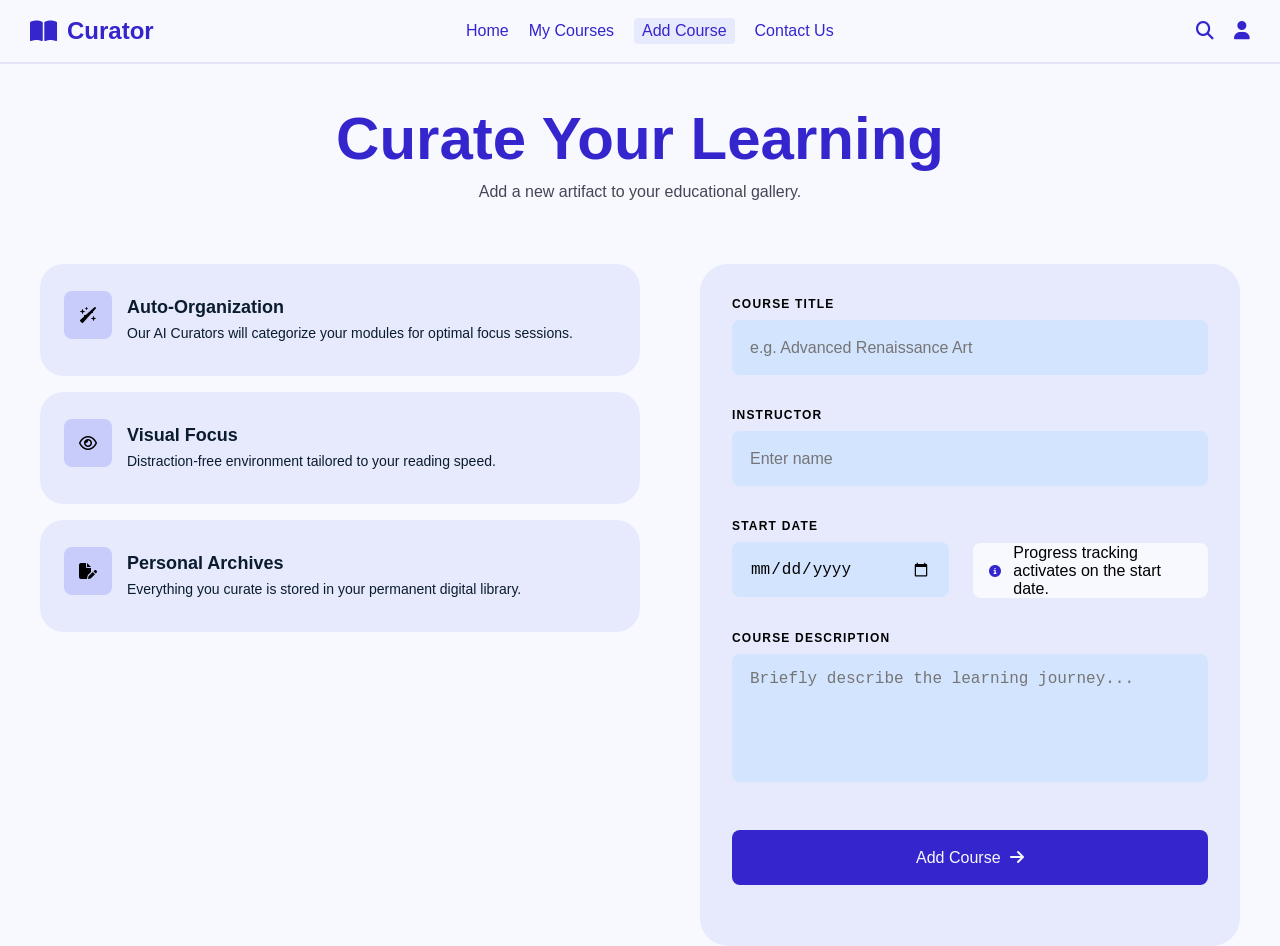
==== AddCourse.html @ 353d1e57 "made the add course page" ====
<!DOCTYPE html>
<html lang="en">
<head>
      <meta charset="UTF-8">
      <meta name="viewport" content="width=device-width, initial-scale=1.0">
      <title>Add Course</title>
      <link rel="icon" href="photos/image.png">
      <link rel="stylesheet" href="https://cdnjs.cloudflare.com/ajax/libs/font-awesome/6.4.0/css/all.min.css">
      <link rel="stylesheet" href="CSS/AddCourse.css">
</head>
<body>
      <div class="navbar">
            <a class="logo" href="index.html">
                  <i class="fa-solid fa-book-open"></i>
                  <div class="text">Curator</div>
            </a>
            <div class="navbar-links">
                  <ul class="nav-links">
                        <li><a href="index.html" target="_self">Home</a></li>
                        <li><a href="MyCourses.html" target="_self">My Courses</a></li>
                        <li><a href="AddCourse.html" target="_self" class="active">Add Course</a></li>
                        <li><a href="#" target="_self">Contact Us</a></li>
                  </ul>
            </div>
            <div class="right">
                  <i class="fa-solid fa-magnifying-glass"></i>
                  <i class="fa-solid fa-user"></i>
            </div>
      </div>
      <div class="header">
            <div class="head">Curate Your Learning</div>
            <div class="small">Add a new artifact to your educational gallery.</div>
      </div>
      <section class="content">
            <div class="features">
                  <div class="auto feature">
                        <div class="icon">
                              <i class="fa-solid fa-wand-sparkles"></i>
                        </div>
                        <div class="text">
                              <div class="title">Auto-Organization</div>
                              <div class="description">Our AI Curators will categorize your modules for optimal focus sessions.</div>
                        </div>
                  </div>

                  <div class="visual feature">
                        <div class="icon">
                              <i class="fa-regular fa-eye"></i>
                        </div>
                        <div class="text">
                              <div class="title">Visual Focus</div>
                              <div class="description">Distraction-free environment tailored to your reading speed.</div>
                        </div>
                  </div>

                  <div class="personal feature">
                        <div class="icon">
                              <i class="fa-solid fa-file-pen"></i>
                        </div>
                        <div class="text">
                              <div class="title">Personal Archives</div>
                              <div class="description">Everything you curate is stored in your permanent digital library.</div>
                        </div>
                  </div>
            </div>
            <form action="#" class="form">
                  <div class="course-title input">
                        <label>COURSE TITLE</label>
                        <input type="text" placeholder="e.g. Advanced Renaissance Art">
                  </div>
                  <div class="instructor input">
                        <label>INSTRUCTOR</label>
                        <input type="text" placeholder="Enter name">
                  </div>
                  <div class="date-container">
                        <div class="date input">
                              <label>START DATE</label>
                              <input type="date">
                        </div>
                        <div class="info">
                              <i class="fa-solid fa-circle-info icon"></i>
                              <div class="text">Progress tracking activates on the start date.</div>
                        </div>
                  </div>
                  <div class="course-description">
                        <label>COURSE DESCRIPTION</label>
                        <textarea placeholder="Briefly describe the learning journey..." ></textarea>
                  </div>
                  <button type="submit">Add Course <i class="fa-solid fa-arrow-right icon"></i></button>
            </form>
      </section>
</body>
</html>
---- CSS/AddCourse.css ----
* {
      margin: 0;
      padding: 0;
      box-sizing: border-box;
}

html {
      scroll-behavior: smooth;
      scrollbar-width: none;
}

:root {
      --surface-color: #f8f9ff;
      --primary-color: #3525cd;
      --hover-color: #0B1C30;
      --card-color: #e6eafc;
      --text-color: #0B1C30;
}

body {
      font-family: "manrope", sans-serif;
      background-attachment: fixed;
      background-color: var(--surface-color);
}

body::selection {
      background-color: var(--primary-color);
      color: var(--surface-color);
}

a, a:link, a:visited, a:hover, a:active {
      text-decoration: none;
}

/* NAVBAR */

.navbar {
      display: flex;
      justify-content: space-between;
      align-items: center;
      padding: 30px;
      background-color: var(--surface-color);
      height: 64px;
      width: 100%;
      position: fixed;
      border-bottom: 2px solid rgb(53, 37, 205, 0.1);
      z-index: 1000;
}

.navbar .logo {
      font-size: 24px;
      font-weight: bold;
      text-decoration: none;
      color: var(--primary-color);
      display: flex;
      align-items: center;
      gap: 10px;
}

.navbar .navbar-links {
      display: flex;
      align-items: center;
      gap: 20px;
      position: relative;
      left: -25px;
}

.navbar .nav-links {
      display: flex;
      gap: 20px;
      list-style: none;
      text-decoration: none;
      margin: 0;
      padding: 0;
      align-items: center;
}

.navbar a {
      text-decoration: none;
      color: var(--primary-color);
      font-size: 16px;
      font-weight: 500;
      transition: color ease 0.2s;
      display: flex;
      align-items: center;
      transition: all 0.2s ease;
}

.navbar a:visited {
      text-decoration: none;
}

.navbar .nav-links a:hover {
      color: #191158;
      text-decoration: none;
      transition: color ease 0.2s;
      background-color: var(--card-color);
      padding: 4px 8px;
      border-radius: 4px;
      transition: all 0.2s ease;
}

.navbar .navbar-links a.active {
      text-decoration: none;
      transition: color ease 0.2s;
      background-color: var(--card-color);
      padding: 4px 8px;
      border-radius: 4px;
      transition: all 0.2s ease;
}

.navbar .right {
      display: flex;
      align-items: center;
      gap: 20px;
      color: var(--primary-color);
      text-decoration: none;
      cursor: pointer;
      font-size: 18px;
}

.navbar .right i:hover {
      color: #191158;
}

/* header */

.header {
      margin-top: 120px;
      padding: 32px;
      width: 100%;
      height: 40px;
      display: inline-flex;
      flex-direction: column;
      align-items: center;
      justify-content: center;
      background-color: var(--surface-color);
}

.header .head {
      font-size: 60px;
      font-weight: bold;
      color: var(--primary-color);
      text-decoration: none;
      margin-bottom: 10px;
}

.header .small {
      font-size: 16px;
      color: #464555;
      text-wrap: wrap;
      text-decoration: none;
}

/* content */

.content {
      margin-top: 40px;
      display: flex;
      height: 692px;
      width: 100%;
      padding: 40px;
      justify-content: center;
      gap: 60px;
}

.content .features {
      display: flex;
      flex-direction: column;
      gap: 16px;
}

.content .features .feature {
      width: 600px;
      height: 112px;
      display: flex;
      align-items: flex-start;
      background-color: var(--card-color);
      align-items: center;
      padding: 24px;
      border-radius: 24px;
      transition: all 0.2s ease;
}

.content .features .feature:hover {
      box-shadow: rgba(149, 157, 165, 0.2) 0px 8px 24px;
      transform: scale(1.02);
      transition: all 0.2s ease;
}

.content .features .feature .icon {
      width: 48px;
      height: 48px;
      display: flex;
      justify-content: center;
      align-items: center;
      position: relative;
      top: -5px;
      background-color: #c7ccfa;
      border-radius: 8px;
      margin-right: 15px;
}

.content .features .feature .text {
      display: flex;
      flex-direction: column;
}

.content .features .feature .text .title {
      font-size: 18px;
      font-weight: bold;
      margin-bottom: 5px;
      color: var(--hover-color);
}

.content .features .feature .text .description {
      font-size: 14px;
      line-height: 20px;
      text-wrap: wrap;
      color: var(--hover-color);
}

/* form */

.content .form {
      width: 802.67px;
      height: 682px;
      display: flex;
      flex-direction: column;
      padding: 32px;
      padding-bottom: 48px;
      gap: 32px;
      background-color: var(--card-color);
      border-radius: 28px;
}

.content .form .input {
      display: flex;
      flex-direction: column;
      height: 79px;
      gap: 8px;
}

.content .form .input label {
      font-size: 12px;
      font-weight: 700;
      letter-spacing: 1.2px;
      line-height: 16px;
}

.content .form .input input {
      width: 100%;
      height: 55px;
      background-color: #d3e4fe;
      border-radius: 8px;
      padding: 16px 18px;
      font-size: 16px;
      border: none;
}

.content .form .input input:focus {
      outline: none;
      border: none;
}

.content .form .date-container {
      width: 100%;
      height: 80px;
      display: flex;
      gap: 24px;
}

.content .form .date-container .info {
      width: 100%;
      height: 55px;
      align-self: flex-end;
      display: flex;
      gap: 12px;
      justify-content: center;
      align-items: center;
      padding: 16px;
      background-color: var(--surface-color);
      border-radius: 8px;
}

.content .form .date-container .info .icon {
      color: var(--primary-color);
      font-size: 12px;

}

.content .form .date-container .date {
      width: 100%;
}

.content .form .course-description {
      width: 100%;
      height: 168px;
      display: flex;
      flex-direction: column;
      gap: 8px;
}

.content .form .course-description label {
      font-size: 12px;
      font-weight: 700;
      letter-spacing: 1.2px;
      line-height: 16px;
}

.content .form .course-description textarea {
      width: 100%;
      height: 128px;
      background-color: #d3e4fe;
      border-radius: 8px;
      padding: 16px 18px;
      font-size: 16px;
      border: none;
      outline: none;
      resize: none;
}

.content .form .course-description textarea:focus {
      border: none;
      outline: none;
}

.content .form button {
      width: 100%;
      height: 55px;
      background-color: var(--primary-color);
      border-radius: 8px;
      padding: 16px 18px;
      font-size: 16px;
      border: none;
      cursor: pointer;
      color: var(--surface-color);
      transition: all 0.2s ease;
}

.content .form button .icon {
      margin-left: 5px;
}

.content .form button:hover {
      box-shadow: rgba(149, 157, 165, 0.2) 0px 8px 24px;
      transform: scale(1.02);
      transition: all 0.2s ease;
}
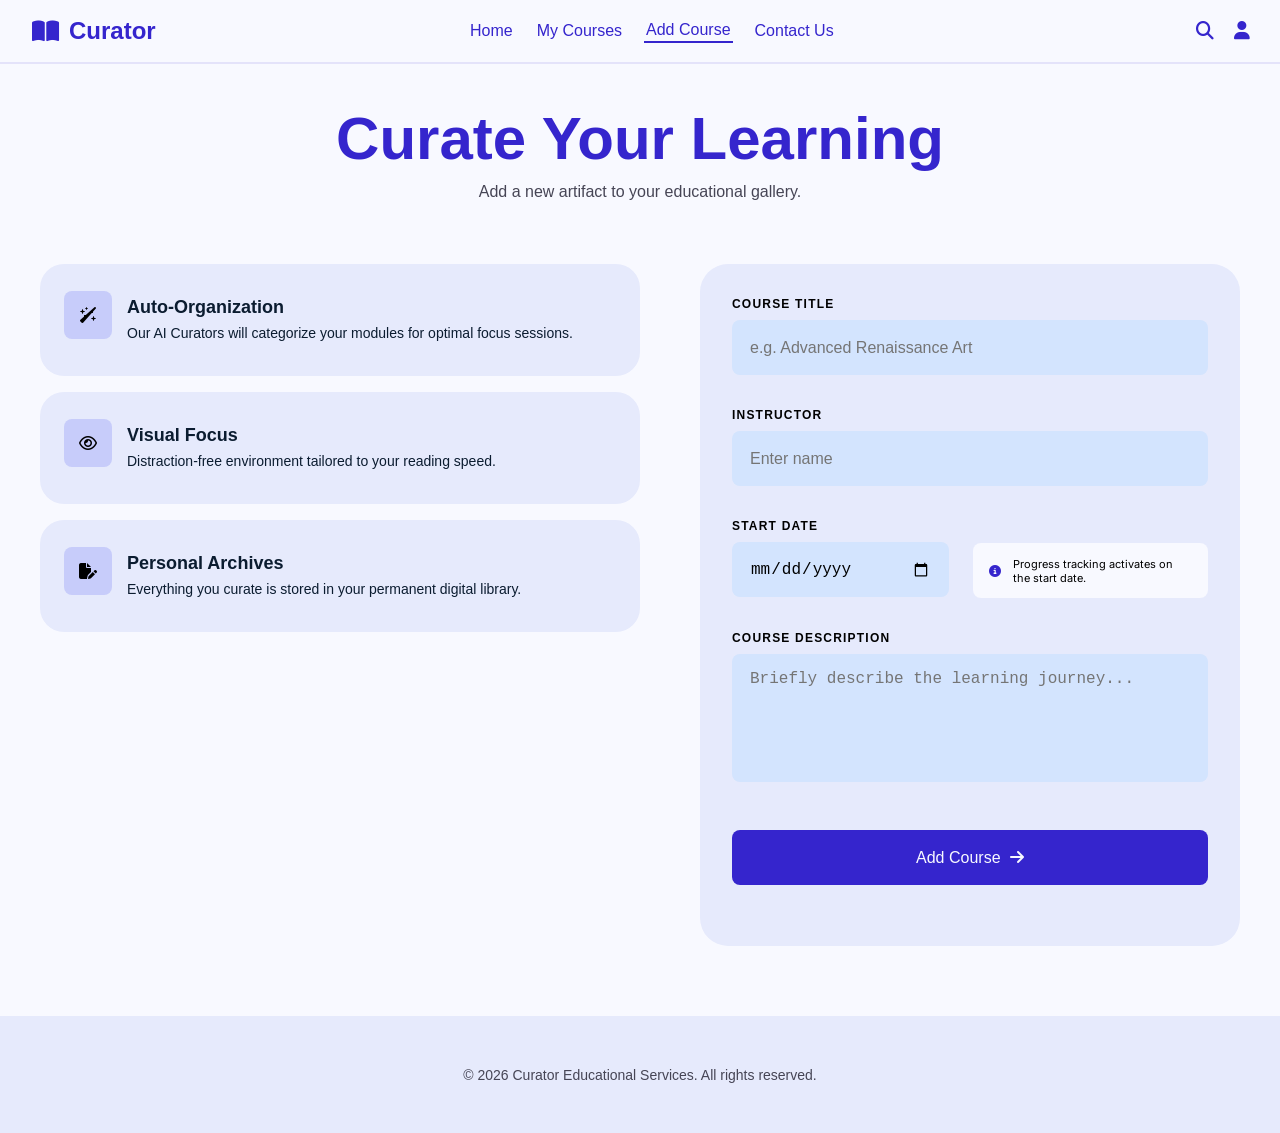
==== commit 806b379c: "added the footer on add course page and edited the navbar" ====
--- a/AddCourse.html
+++ b/AddCourse.html
@@ -7,6 +7,9 @@
       <link rel="icon" href="photos/image.png">
       <link rel="stylesheet" href="https://cdnjs.cloudflare.com/ajax/libs/font-awesome/6.4.0/css/all.min.css">
       <link rel="stylesheet" href="CSS/AddCourse.css">
+      <link rel="preconnect" href="https://fonts.googleapis.com">
+      <link rel="preconnect" href="https://fonts.gstatic.com" crossorigin>
+      <link href="https://fonts.googleapis.com/css2?family=Inter:ital,opsz,wght@0,14..32,100..900;1,14..32,100..900&display=swap" rel="stylesheet">
 </head>
 <body>
       <div class="navbar">
@@ -79,7 +82,7 @@
                         </div>
                         <div class="info">
                               <i class="fa-solid fa-circle-info icon"></i>
-                              <div class="text">Progress tracking activates on the start date.</div>
+                              <span class="text">Progress tracking activates on the start date.</span>
                         </div>
                   </div>
                   <div class="course-description">
@@ -89,5 +92,6 @@
                   <button type="submit">Add Course <i class="fa-solid fa-arrow-right icon"></i></button>
             </form>
       </section>
+      <footer class="footer">© 2026 Curator Educational Services. All rights reserved.</footer>
 </body>
 </html>
--- a/CSS/AddCourse.css
+++ b/CSS/AddCourse.css
@@ -84,6 +84,7 @@
       display: flex;
       align-items: center;
       transition: all 0.2s ease;
+      padding: 2px;
 }
 
 .navbar a:visited {
@@ -101,12 +102,13 @@
 }
 
 .navbar .navbar-links a.active {
-      text-decoration: none;
-      transition: color ease 0.2s;
-      background-color: var(--card-color);
-      padding: 4px 8px;
-      border-radius: 4px;
-      transition: all 0.2s ease;
+      color: var(--primary-color);
+      border-bottom: solid 2px var(--primary-color) ;
+      transition: all 0.2s ease;
+}
+
+.navbar .navbar-links a.active:hover {
+      border: none;
 }
 
 .navbar .right {
@@ -162,6 +164,7 @@
       padding: 40px;
       justify-content: center;
       gap: 60px;
+      margin-bottom: 100px;
 }
 
 .content .features {
@@ -283,6 +286,11 @@
       border-radius: 8px;
 }
 
+.content .form .date-container .info span {
+      font-size: 11px;
+      font-family: "inter", sans-serif;
+}
+
 .content .form .date-container .info .icon {
       color: var(--primary-color);
       font-size: 12px;
@@ -346,4 +354,17 @@
       box-shadow: rgba(149, 157, 165, 0.2) 0px 8px 24px;
       transform: scale(1.02);
       transition: all 0.2s ease;
+}
+
+/* footer */
+
+.footer {
+      width: 100%;
+      height: 117px;
+      display: flex;
+      justify-content: center;
+      align-items: center;
+      font-size: 14px;
+      color: #464555;
+      background-color: var(--card-color);
 }
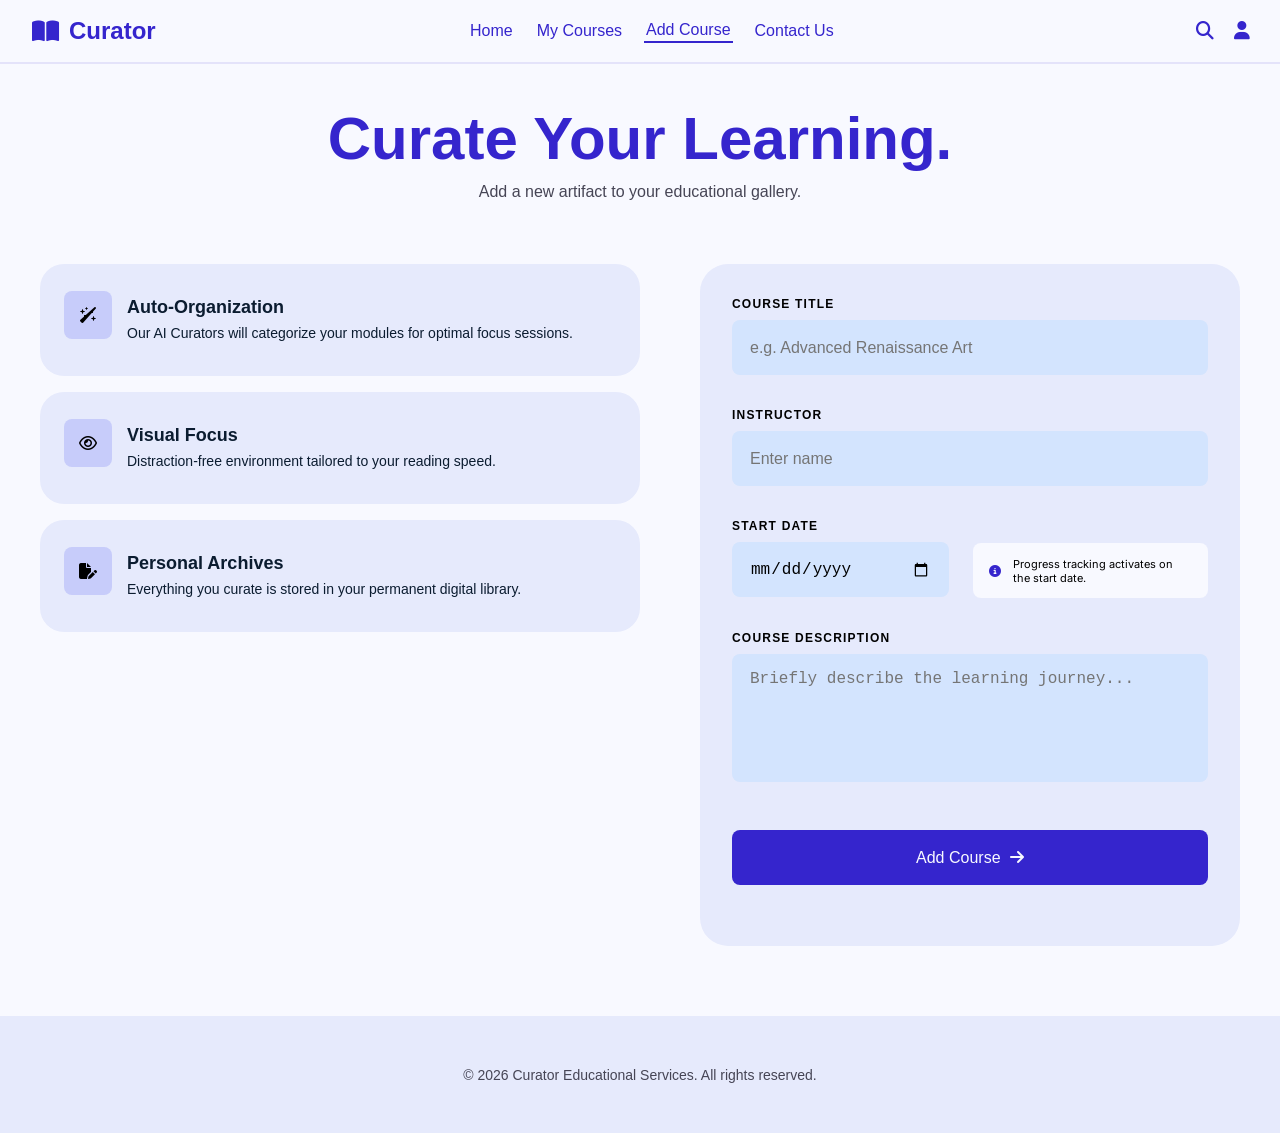
==== commit 7430fdc2: "i made the mobile responsive for add course page" ====
--- a/AddCourse.html
+++ b/AddCourse.html
@@ -22,7 +22,7 @@
                         <li><a href="index.html" target="_self">Home</a></li>
                         <li><a href="MyCourses.html" target="_self">My Courses</a></li>
                         <li><a href="AddCourse.html" target="_self" class="active">Add Course</a></li>
-                        <li><a href="#" target="_self">Contact Us</a></li>
+                        <li><a href="ContactUs.html" target="_self">Contact Us</a></li>
                   </ul>
             </div>
             <div class="right">
@@ -31,7 +31,7 @@
             </div>
       </div>
       <div class="header">
-            <div class="head">Curate Your Learning</div>
+            <div class="head">Curate Your Learning.</div>
             <div class="small">Add a new artifact to your educational gallery.</div>
       </div>
       <section class="content">
@@ -92,6 +92,16 @@
                   <button type="submit">Add Course <i class="fa-solid fa-arrow-right icon"></i></button>
             </form>
       </section>
+            <div class="navbar-bottom">
+                  <div class="nav-links">
+                        <ul>
+                              <li><a href="index.html" target="_self"><i class="fa-solid fa-house icon"></i>Home</a></li>
+                              <li><a href="MyCourses.html" target="_self"><i class="fa-regular fa-newspaper icon"></i>My Courses</a></li>
+                              <li><a href="AddCourse.html" target="_self" class="active"><i class="fa-solid fa-circle-plus icon"></i>Add Course</a></li>
+                              <li><a href="ContactUs.html" target="_self"><i class="fa-regular fa-envelope icon"></i>Contact Us</a></li>
+                        </ul>
+                  </div>
+            </div>
       <footer class="footer">© 2026 Curator Educational Services. All rights reserved.</footer>
 </body>
 </html>
--- a/CSS/AddCourse.css
+++ b/CSS/AddCourse.css
@@ -123,6 +123,10 @@
 
 .navbar .right i:hover {
       color: #191158;
+}
+
+.navbar-bottom {
+      display: none;
 }
 
 /* header */
@@ -367,4 +371,132 @@
       font-size: 14px;
       color: #464555;
       background-color: var(--card-color);
+}
+
+@media (max-width: 767px) {
+      body, html {
+            margin: 0;
+            padding: 0;
+            width: 100%;
+            overflow-x: hidden;
+      }
+      
+      /* navbar */
+
+      .navbar {
+            padding: 16px 25px;
+            height: auto;
+      }
+
+      .navbar .navbar-links {
+            display: none;
+            flex-direction: row;
+            flex-wrap: wrap;
+      }
+
+      .navbar .nav-links a {
+            padding: 5px;
+            font-size: 12px;
+      }
+
+      .navbar-bottom {
+            display: block !important;
+            position: fixed;
+            bottom: 0;
+            left: 0;
+            right: 0;
+            width: 100%;
+            background-color: var(--surface-color);
+            border-top: 1px solid rgb(53, 37, 205, 0.1);
+            z-index: 1000;
+      }
+
+      .navbar-bottom .nav-links {
+            display: flex;
+            flex-direction: row;
+            justify-content: center;
+            align-items: center;
+            margin: 0;
+            width: 100%;
+            background-color: var(--surface-color);
+      }
+
+      .navbar-bottom ul {
+            width: 100%;
+            display: flex;
+            flex-direction: row;
+            justify-content: center;
+            align-items: center;
+            list-style: none;
+            margin: 0;
+            padding: 12px 23px;
+            gap: 14px;
+      }
+      
+      .navbar-bottom ul li a {
+            display: flex;
+            flex-direction: column;
+            justify-content: center;
+            align-items: center;
+            text-decoration: none;
+            color: var(--text-color);
+            text-wrap: nowrap;
+      }
+
+      .navbar-bottom ul li a.active {
+            color: var(--primary-color);
+            background-color: var(--card-color);
+            padding: 4px 4px;
+            border-radius: 12px;
+      }
+
+      .navbar-bottom ul li a i {
+            font-size: 20px;
+      }
+
+      /* header */
+
+      .header {
+            margin-top: 170px;
+            margin-bottom: 70px;
+      }
+
+      /* content */
+
+      .content {
+            flex-direction: column;
+            justify-content: center;
+            height: auto;
+            padding: 0 24px;
+      }
+
+      .content .features {
+            width: 100%;
+      }
+
+      .content .features .feature {
+            width: 100%;
+      }
+
+      .content .features .feature .icon {
+            background-color: transparent;
+            font-size: 20px;
+            color: var(--primary-color);
+      }
+
+      .content .form {
+            width: 100%;
+            height: auto;
+      }
+
+      .content .form .date-container {
+            flex-direction: column;
+            height: auto;
+      }
+
+      /* footer */
+
+      .footer {
+            margin-bottom: 70px;
+      }
 }
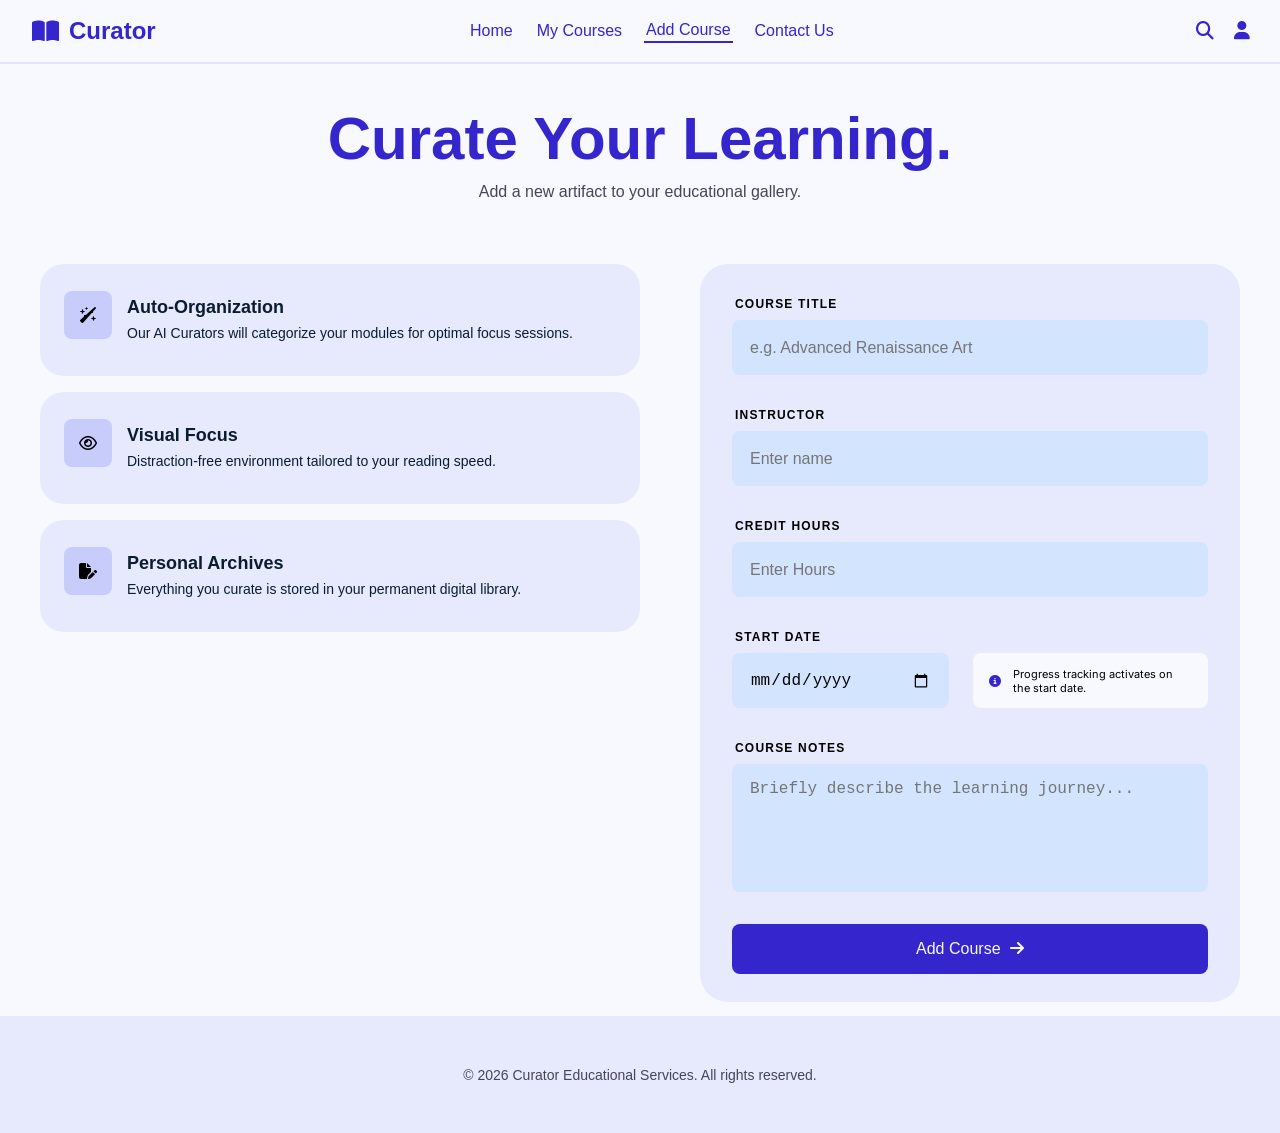
==== commit 36ab0d56: "added a credit hours input in the add course page" ====
--- a/AddCourse.html
+++ b/AddCourse.html
@@ -75,6 +75,10 @@
                         <label>INSTRUCTOR</label>
                         <input type="text" placeholder="Enter name">
                   </div>
+                  <div class="credit-hours input">
+                        <label>CREDIT HOURS</label>
+                        <input type="number" placeholder="Enter Hours">
+                  </div>
                   <div class="date-container">
                         <div class="date input">
                               <label>START DATE</label>
@@ -86,7 +90,7 @@
                         </div>
                   </div>
                   <div class="course-description">
-                        <label>COURSE DESCRIPTION</label>
+                        <label>COURSE NOTES</label>
                         <textarea placeholder="Briefly describe the learning journey..." ></textarea>
                   </div>
                   <button type="submit">Add Course <i class="fa-solid fa-arrow-right icon"></i></button>
--- a/CSS/AddCourse.css
+++ b/CSS/AddCourse.css
@@ -231,7 +231,7 @@
 
 .content .form {
       width: 802.67px;
-      height: 682px;
+      height: 738px;
       display: flex;
       flex-direction: column;
       padding: 32px;
@@ -239,6 +239,7 @@
       gap: 32px;
       background-color: var(--card-color);
       border-radius: 28px;
+      margin-bottom: 20px;
 }
 
 .content .form .input {
@@ -253,6 +254,8 @@
       font-weight: 700;
       letter-spacing: 1.2px;
       line-height: 16px;
+      position: relative;
+      left: 3px;
 }
 
 .content .form .input input {
@@ -318,6 +321,8 @@
       font-weight: 700;
       letter-spacing: 1.2px;
       line-height: 16px;
+      position: relative;
+      left: 3px;
 }
 
 .content .form .course-description textarea {
@@ -464,7 +469,7 @@
       /* content */
 
       .content {
-            flex-direction: column;
+            flex-direction: column-reverse;
             justify-content: center;
             height: auto;
             padding: 0 24px;
@@ -482,11 +487,14 @@
             background-color: transparent;
             font-size: 20px;
             color: var(--primary-color);
+            position: relative;
+            top: 2px;
       }
 
       .content .form {
             width: 100%;
             height: auto;
+            margin-bottom: 0;
       }
 
       .content .form .date-container {
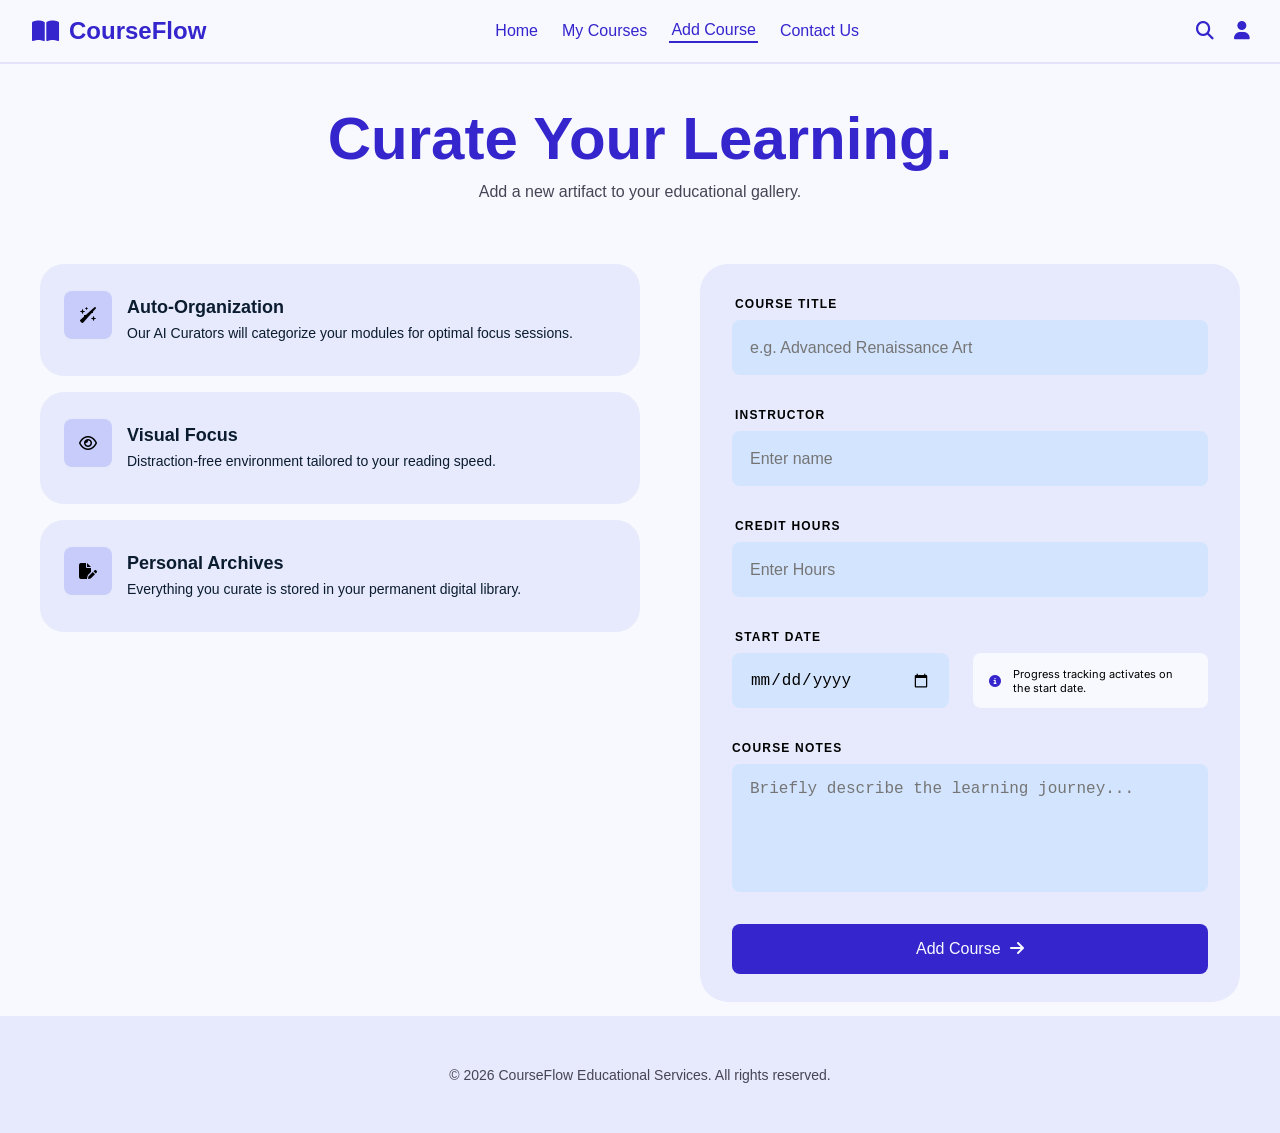
==== commit 4a80f422: "changed the name" ====
--- a/AddCourse.html
+++ b/AddCourse.html
@@ -15,7 +15,7 @@
       <div class="navbar">
             <a class="logo" href="index.html">
                   <i class="fa-solid fa-book-open"></i>
-                  <div class="text">Curator</div>
+                  <div class="text">CourseFlow</div>
             </a>
             <div class="navbar-links">
                   <ul class="nav-links">
@@ -106,6 +106,6 @@
                         </ul>
                   </div>
             </div>
-      <footer class="footer">© 2026 Curator Educational Services. All rights reserved.</footer>
+      <footer class="footer">© 2026 CourseFlow Educational Services. All rights reserved.</footer>
 </body>
 </html>
--- a/CSS/AddCourse.css
+++ b/CSS/AddCourse.css
@@ -321,8 +321,7 @@
       font-weight: 700;
       letter-spacing: 1.2px;
       line-height: 16px;
-      position: relative;
-      left: 3px;
+      
 }
 
 .content .form .course-description textarea {
@@ -377,6 +376,8 @@
       color: #464555;
       background-color: var(--card-color);
 }
+
+/* mobile responsive */
 
 @media (max-width: 767px) {
       body, html {
@@ -507,4 +508,58 @@
       .footer {
             margin-bottom: 70px;
       }
+}
+
+/* tablet responsive */
+
+@media (min-width: 768px) and (max-width: 1023px) {
+      body, html {
+            margin: 0;
+            padding: 0;
+            width: 100%;
+            overflow-x: hidden;
+      }
+
+      /* header */
+
+      .header {
+            margin-top: 170px;
+            margin-bottom: 70px;
+      }
+
+      /* content */
+
+      .content {
+            flex-direction: column-reverse;
+            justify-content: center;
+            height: auto;
+            padding: 0 24px;
+      }
+
+      .content .features {
+            width: 100%;
+      }
+
+      .content .features .feature {
+            width: 100%;
+      }
+
+      .content .features .feature .icon {
+            background-color: transparent;
+            font-size: 20px;
+            color: var(--primary-color);
+            position: relative;
+            top: 2px;
+      }
+
+      .content .form {
+            width: 100%;
+            height: auto;
+            margin-bottom: 0;
+      }
+
+      .content .form .date-container {
+            flex-direction: column;
+            height: auto;
+      }
 }
